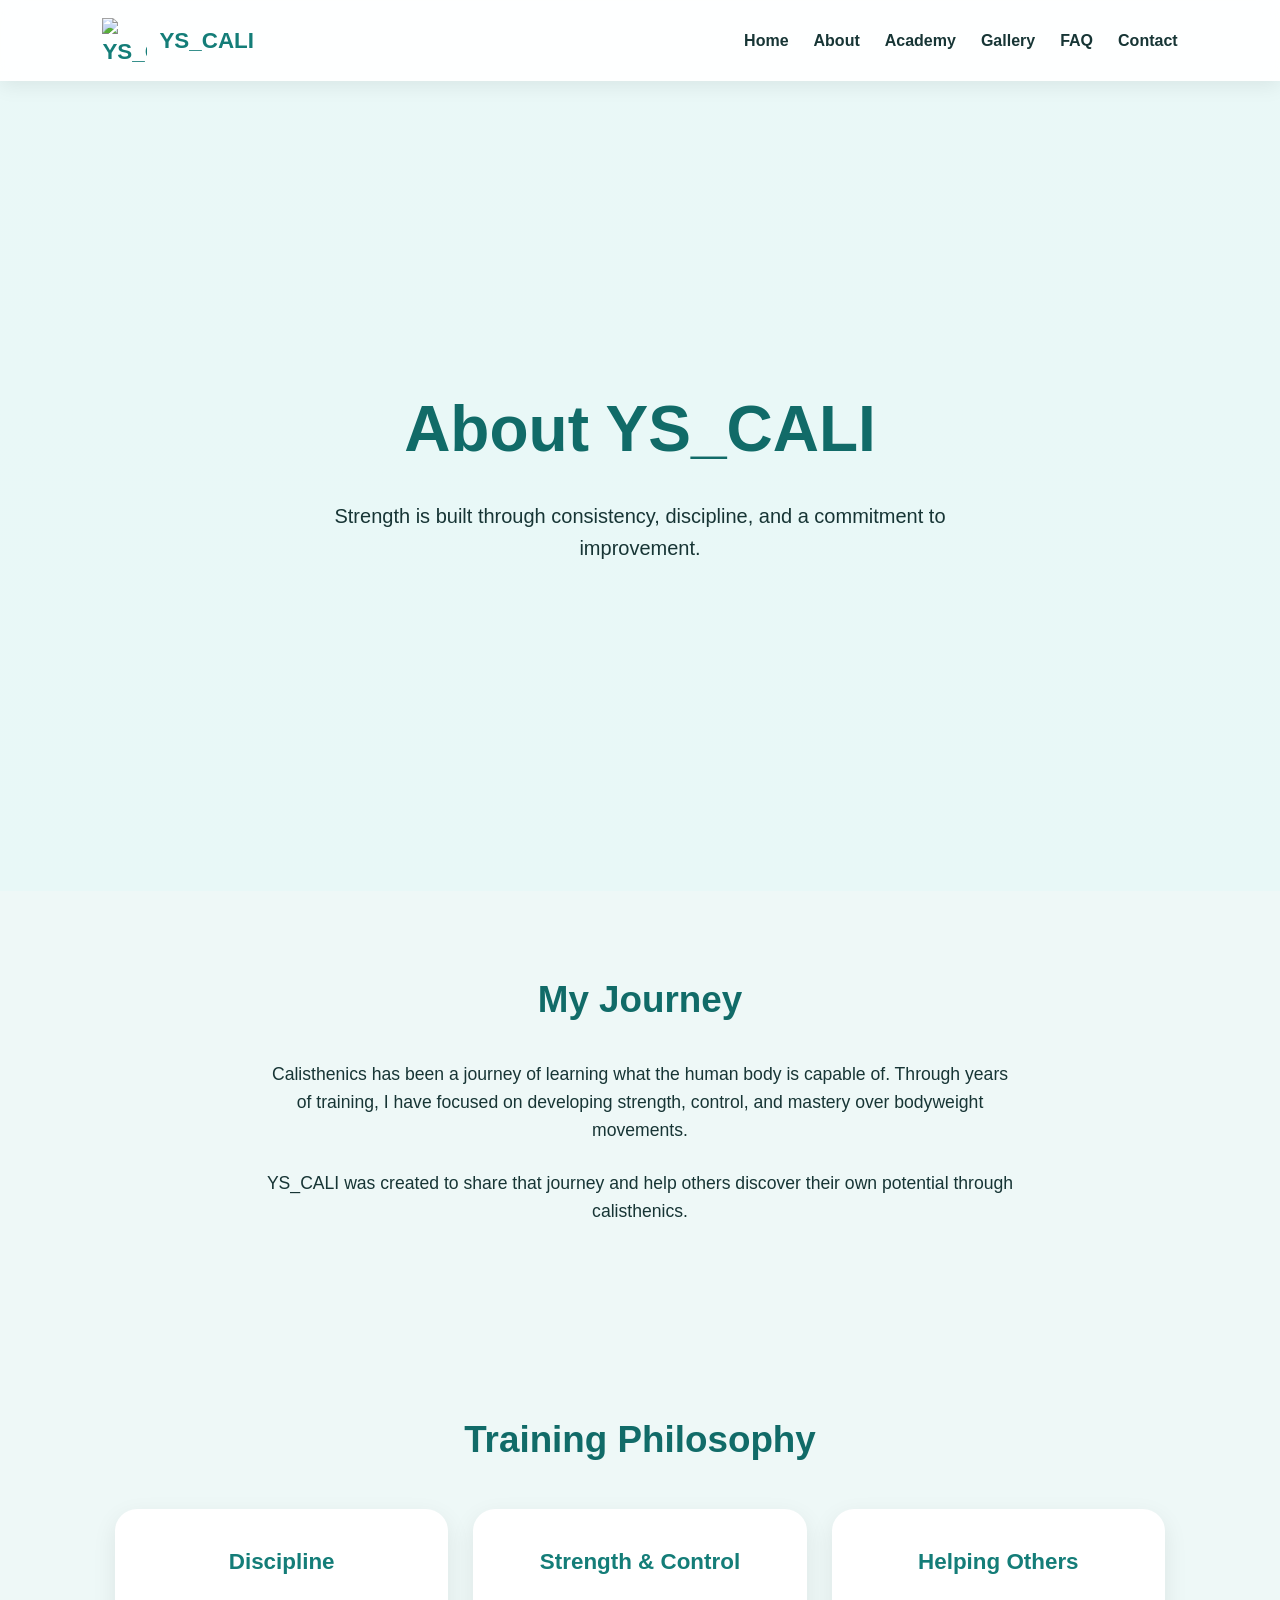
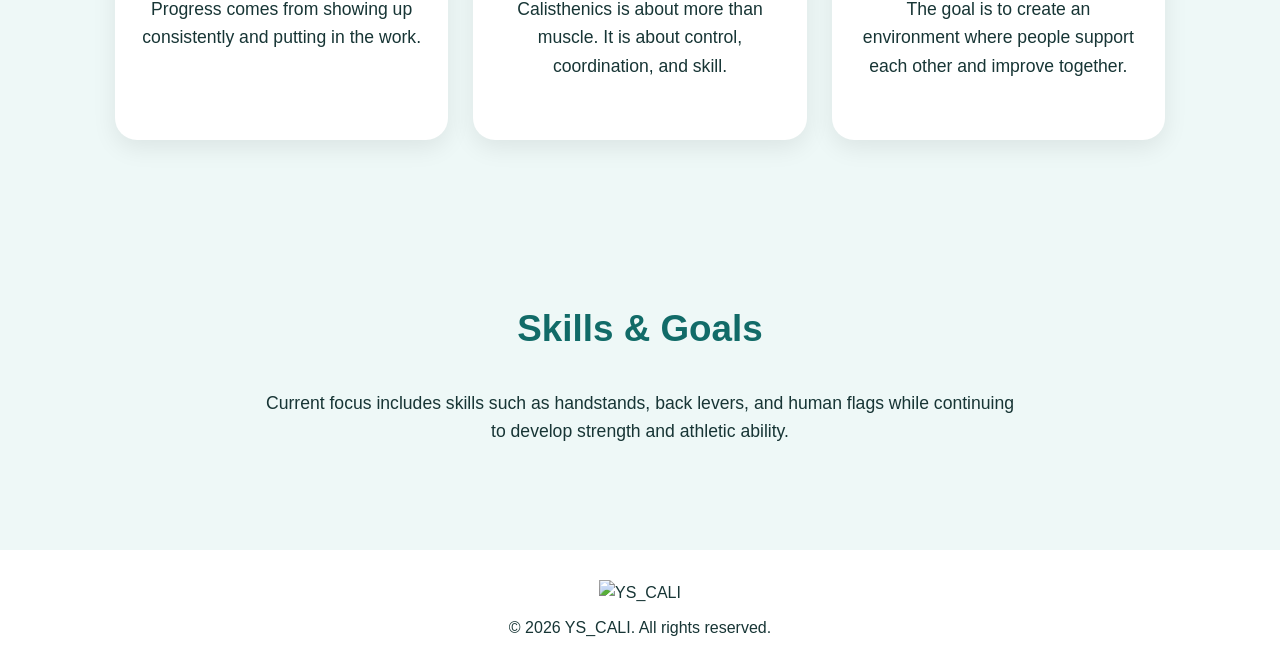
==== about.html @ c1caf45b "Create about.html" ====
<!DOCTYPE html>
<html lang="en">

<head>

<meta charset="UTF-8">
<meta name="viewport" content="width=device-width, initial-scale=1.0">

<title>
About YS_CALI
</title>

<link rel="icon" type="image/png" href="images/logo.png">
<link rel="stylesheet" href="style.css">

</head>



<body>


<header>

<nav class="navbar">


<a href="index.html" class="brand">

<img src="images/logo.png" alt="YS_CALI">

<span>YS_CALI</span>

</a>



<div class="nav-links">

<a href="index.html">Home</a>

<a href="about.html">About</a>

<a href="academy.html">Academy</a>

<a href="gallery.html">Gallery</a>

<a href="faq.html">FAQ</a>

<a href="index.html#contact">Contact</a>


</div>


</nav>

</header>







<section class="hero">


<div class="hero-overlay"></div>


<div class="hero-content">


<h1>
About YS_CALI
</h1>


<p>
Strength is built through consistency, discipline,
and a commitment to improvement.
</p>


</div>


</section>








<section class="section">


<h2>
My Journey
</h2>


<p>

Calisthenics has been a journey of learning what the
human body is capable of. Through years of training,
I have focused on developing strength, control,
and mastery over bodyweight movements.

</p>


<p>

YS_CALI was created to share that journey and help
others discover their own potential through
calisthenics.

</p>


</section>








<section class="section">


<h2>
Training Philosophy
</h2>


<div class="cards">


<div class="card">

<h3>
Discipline
</h3>


<p>

Progress comes from showing up consistently
and putting in the work.

</p>


</div>





<div class="card">

<h3>
Strength & Control
</h3>


<p>

Calisthenics is about more than muscle.
It is about control, coordination, and skill.

</p>


</div>





<div class="card">

<h3>
Helping Others
</h3>


<p>

The goal is to create an environment where
people support each other and improve together.

</p>


</div>



</div>


</section>









<section class="section">


<h2>
Skills & Goals
</h2>


<p>

Current focus includes skills such as handstands,
back levers, and human flags while continuing to
develop strength and athletic ability.

</p>


</section>








<footer>


<img src="images/logo.png" alt="YS_CALI">


<p>
© 2026 YS_CALI. All rights reserved.
</p>


</footer>



<script src="script.js"></script>


</body>

</html>
---- style.css ----
* {
    margin: 0;
    padding: 0;
    box-sizing: border-box;
}


html {
    scroll-behavior: smooth;
}


body {

    font-family:
    "Inter",
    "Segoe UI",
    Arial,
    sans-serif;

    background: #eef8f7;

    color: #173535;

    line-height: 1.6;

}



/* =====================
   NAVBAR
===================== */


.navbar {

    width: 100%;

    padding: 18px 8%;

    display: flex;

    justify-content: space-between;

    align-items: center;

    background: rgba(255,255,255,0.9);

    backdrop-filter: blur(10px);

    position: sticky;

    top: 0;

    z-index: 100;

    box-shadow:
    0 4px 20px rgba(0,0,0,0.08);

}



.brand {

    display: flex;

    align-items: center;

    gap: 12px;

    text-decoration: none;

    color: #147d78;

    font-size: 1.4rem;

    font-weight: 800;

}



.brand img {

    width: 45px;

    height: 45px;

    object-fit: contain;

}



.nav-links {

    display: flex;

    gap: 25px;

}



.nav-links a {

    text-decoration: none;

    color: #173535;

    font-weight: 600;

    transition: .25s;

}



.nav-links a:hover {

    color: #229c72;

}





/* =====================
   HERO
===================== */


.hero {

    min-height: 90vh;

    background-image:

    url("images/elbow%20lever%20park.jpg");

    background-size: cover;

    background-position: center;

    display: flex;

    align-items: center;

    justify-content: center;

    text-align: center;

    position: relative;

}



.hero-overlay {

    position: absolute;

    inset: 0;

    background:

    linear-gradient(

    rgba(230,248,247,.55),

    rgba(230,248,247,.75)

    );

}



.hero-content {

    position: relative;

    max-width: 750px;

    padding: 30px;

}



.hero-logo {

    width: 110px;

    margin-bottom: 20px;

}



.hero h1 {

    font-size: clamp(2.5rem,5vw,4rem);

    color:#116b68;

    margin-bottom:20px;

}



.hero p {

    font-size:1.25rem;

    margin-bottom:30px;

}





/* =====================
   BUTTONS
===================== */


.button {

    display:inline-block;

    padding:14px 30px;

    border-radius:40px;

    background:#249b72;

    color:white;

    text-decoration:none;

    font-weight:700;

    transition:.3s;

}



.button:hover {

    transform:translateY(-3px);

    background:#18785a;

}



.button.secondary {

    margin-top:30px;

    background:#147d78;

}




/* =====================
   SECTIONS
===================== */


.section {

    max-width:1100px;

    margin:auto;

    padding:80px 25px;

    text-align:center;

}



.section h2 {

    font-size:2.3rem;

    color:#116b68;

    margin-bottom:30px;

}



.section p {

    max-width:750px;

    margin:0 auto 25px;

    font-size:1.1rem;

}




.text-link {

    color:#229c72;

    font-weight:bold;

    text-decoration:none;

}





/* =====================
   CARDS
===================== */


.cards {

    display:grid;

    grid-template-columns:

    repeat(auto-fit,minmax(250px,1fr));

    gap:25px;

    margin-top:40px;

}



.card {

    background:white;

    padding:35px 25px;

    border-radius:22px;

    box-shadow:

    0 8px 25px rgba(0,0,0,.08);

    transition:.3s;

}



.card:hover {

    transform:translateY(-8px);

}



.card h3 {

    color:#147d78;

    margin-bottom:15px;

    font-size:1.4rem;

}





/* =====================
   GALLERY
===================== */


.gallery-grid {

    display:grid;

    grid-template-columns:

    repeat(auto-fit,minmax(250px,1fr));

    gap:20px;

}



.gallery-placeholder {

    background:white;

    border-radius:20px;

    padding:70px 20px;

    box-shadow:

    0 8px 25px rgba(0,0,0,.08);

    color:#567;

}





/* =====================
   CONTACT
===================== */


.social-links {

    display:flex;

    justify-content:center;

    gap:25px;

}



.social-links a {

    color:#147d78;

    font-weight:bold;

    text-decoration:none;

    font-size:1.1rem;

}





/* =====================
   FOOTER
===================== */


footer {

    background:white;

    padding:30px;

    text-align:center;

}



footer img {

    width:50px;

    margin-bottom:10px;

}





/* =====================
   MOBILE
===================== */


@media(max-width:850px){


.navbar {

    flex-direction:column;

    gap:15px;

}


.nav-links {

    flex-wrap:wrap;

    justify-content:center;

    gap:15px;

}



.hero {

    min-height:80vh;

}


}
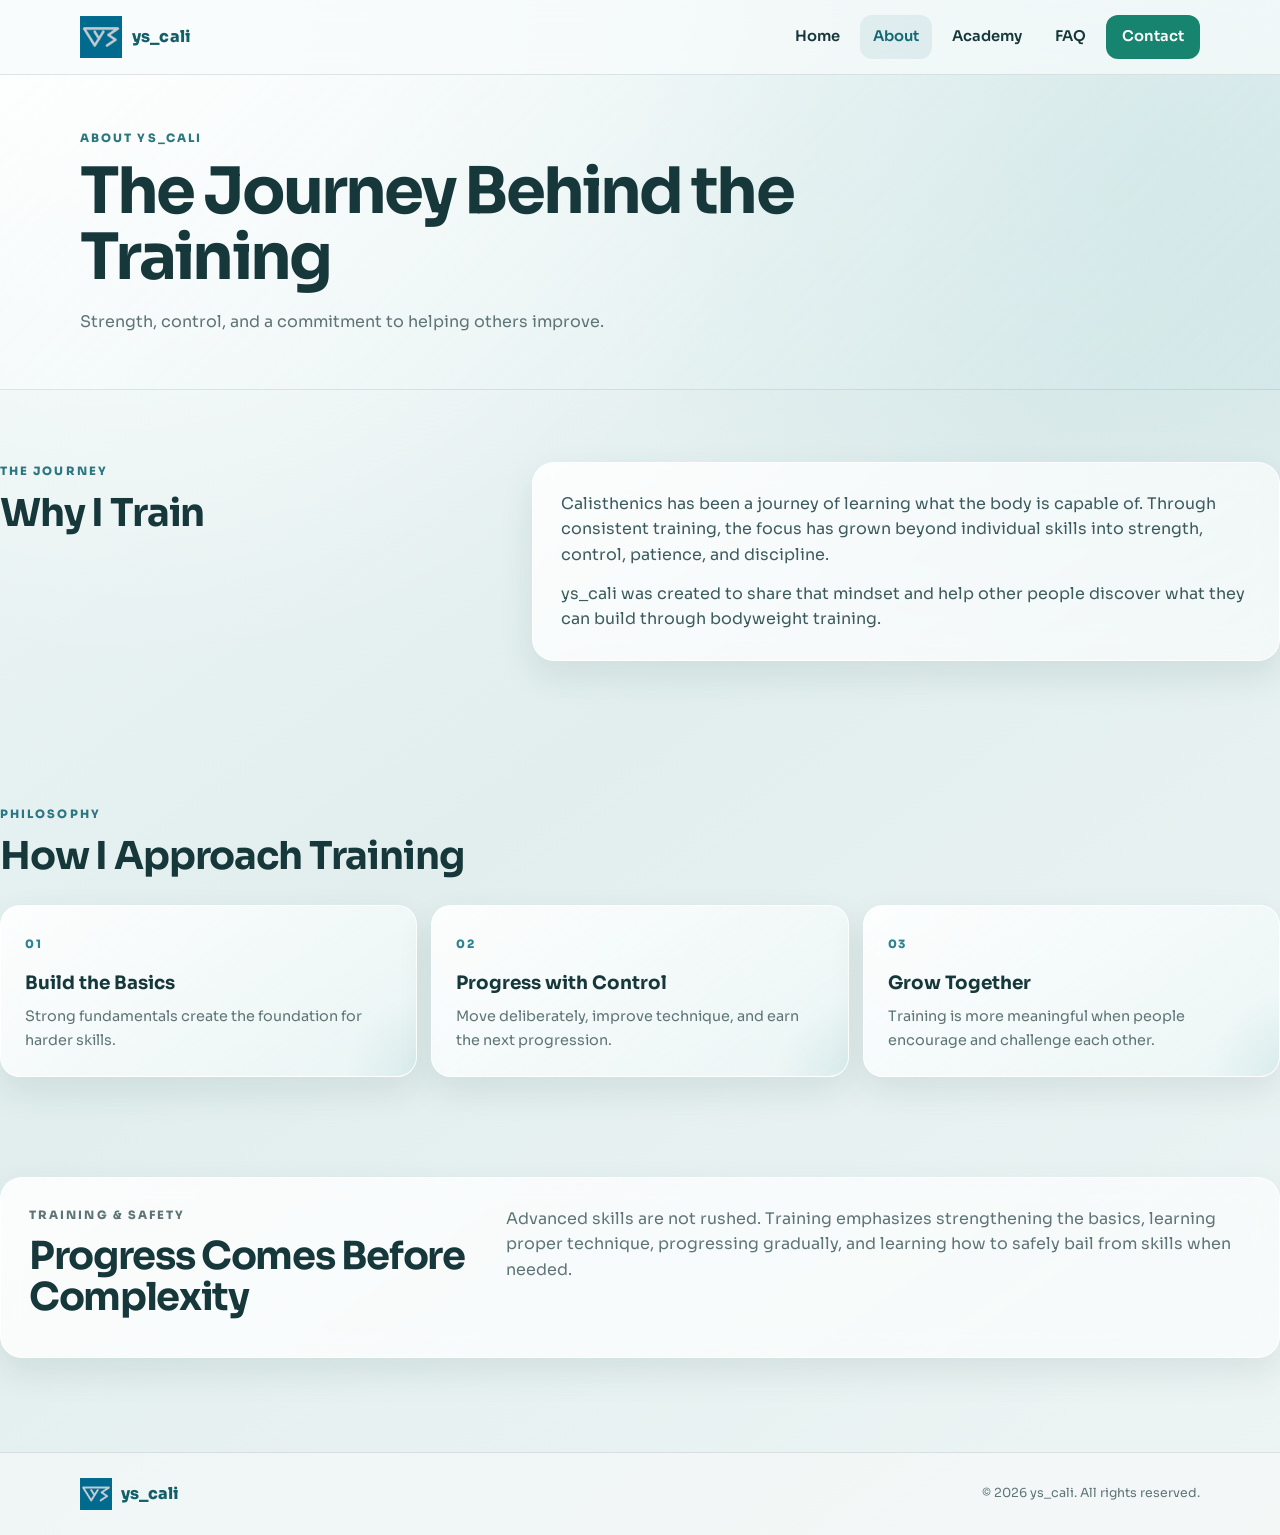
==== commit cf832042: "Add files via upload" ====
--- a/about.html
+++ b/about.html
@@ -1,265 +1,108 @@
 <!DOCTYPE html>
 <html lang="en">
-
 <head>
-
-<meta charset="UTF-8">
-<meta name="viewport" content="width=device-width, initial-scale=1.0">
-
-<title>
-About YS_CALI
-</title>
-
-<link rel="icon" type="image/png" href="images/logo.png">
-<link rel="stylesheet" href="style.css">
-
+  <meta charset="UTF-8">
+  <meta name="viewport" content="width=device-width, initial-scale=1.0">
+  <meta name="description" content="About ys_cali, a calisthenics athlete focused on strength, control, discipline, and community.">
+  <title>About | ys_cali</title>
+  <link rel="icon" type="image/png" href="images/favicon.png">
+  <link rel="preconnect" href="https://fonts.googleapis.com">
+  <link rel="preconnect" href="https://fonts.gstatic.com" crossorigin>
+  <link href="https://fonts.googleapis.com/css2?family=Sora:wght@400;500;600;700;800&display=swap" rel="stylesheet">
+  <link rel="stylesheet" href="style.css">
 </head>
 
-
-
 <body>
-
-
-<header>
-
-<nav class="navbar">
-
-
-<a href="index.html" class="brand">
-
-<img src="images/logo.png" alt="YS_CALI">
-
-<span>YS_CALI</span>
-
-</a>
-
-
-
-<div class="nav-links">
-
-<a href="index.html">Home</a>
-
-<a href="about.html">About</a>
-
-<a href="academy.html">Academy</a>
-
-<a href="gallery.html">Gallery</a>
-
-<a href="faq.html">FAQ</a>
-
-<a href="index.html#contact">Contact</a>
-
-
-</div>
-
-
-</nav>
-
+<header class="site-header">
+  <nav class="navbar container" aria-label="Main navigation">
+    <a class="brand" href="index.html"><img src="images/logo.png" alt="YS CALI logo"><span>ys_cali</span></a>
+    <button class="menu-toggle" type="button" aria-expanded="false" aria-controls="nav-links" aria-label="Open navigation">
+      <span></span><span></span><span></span>
+    </button>
+    <div class="nav-links" id="nav-links">
+      <a href="index.html">Home</a>
+      <a class="active" href="about.html">About</a>
+      <a href="academy.html">Academy</a>
+      <a href="faq.html">FAQ</a>
+      <a class="nav-cta" href="index.html#contact">Contact</a>
+    </div>
+  </nav>
 </header>
 
+<main>
+  <section class="page-header">
+    <div class="container page-header-inner">
+      <div>
+        <p class="eyebrow">ABOUT YS_CALI</p>
+        <h1>The Journey Behind the Training</h1>
+        <p>Strength, control, and a commitment to helping others improve.</p>
+      </div>
+    </div>
+  </section>
 
+  <section class="section split-section">
+    <div class="section-heading">
+      <p class="eyebrow">THE JOURNEY</p>
+      <h2>Why I Train</h2>
+    </div>
+    <div class="story-panel">
+      <p>
+        Calisthenics has been a journey of learning what the body is capable of.
+        Through consistent training, the focus has grown beyond individual skills
+        into strength, control, patience, and discipline.
+      </p>
+      <p>
+        ys_cali was created to share that mindset and help other people discover
+        what they can build through bodyweight training.
+      </p>
+    </div>
+  </section>
 
+  <section class="section">
+    <div class="section-heading">
+      <p class="eyebrow">PHILOSOPHY</p>
+      <h2>How I Approach Training</h2>
+    </div>
+    <div class="principle-grid">
+      <article class="principle-card">
+        <span>01</span><h3>Build the Basics</h3>
+        <p>Strong fundamentals create the foundation for harder skills.</p>
+      </article>
+      <article class="principle-card">
+        <span>02</span><h3>Progress with Control</h3>
+        <p>Move deliberately, improve technique, and earn the next progression.</p>
+      </article>
+      <article class="principle-card">
+        <span>03</span><h3>Grow Together</h3>
+        <p>Training is more meaningful when people encourage and challenge each other.</p>
+      </article>
+    </div>
+  </section>
 
+  <section class="section safety-section">
+    <div class="safety-panel">
+      <div>
+        <p class="eyebrow">TRAINING & SAFETY</p>
+        <h2>Progress Comes Before Complexity</h2>
+      </div>
+      <div>
+        <p>
+          Advanced skills are not rushed. Training emphasizes strengthening the basics,
+          learning proper technique, progressing gradually, and learning how to safely
+          bail from skills when needed.
+        </p>
+      </div>
+    </div>
+  </section>
+</main>
 
-
-
-<section class="hero">
-
-
-<div class="hero-overlay"></div>
-
-
-<div class="hero-content">
-
-
-<h1>
-About YS_CALI
-</h1>
-
-
-<p>
-Strength is built through consistency, discipline,
-and a commitment to improvement.
-</p>
-
-
-</div>
-
-
-</section>
-
-
-
-
-
-
-
-
-<section class="section">
-
-
-<h2>
-My Journey
-</h2>
-
-
-<p>
-
-Calisthenics has been a journey of learning what the
-human body is capable of. Through years of training,
-I have focused on developing strength, control,
-and mastery over bodyweight movements.
-
-</p>
-
-
-<p>
-
-YS_CALI was created to share that journey and help
-others discover their own potential through
-calisthenics.
-
-</p>
-
-
-</section>
-
-
-
-
-
-
-
-
-<section class="section">
-
-
-<h2>
-Training Philosophy
-</h2>
-
-
-<div class="cards">
-
-
-<div class="card">
-
-<h3>
-Discipline
-</h3>
-
-
-<p>
-
-Progress comes from showing up consistently
-and putting in the work.
-
-</p>
-
-
-</div>
-
-
-
-
-
-<div class="card">
-
-<h3>
-Strength & Control
-</h3>
-
-
-<p>
-
-Calisthenics is about more than muscle.
-It is about control, coordination, and skill.
-
-</p>
-
-
-</div>
-
-
-
-
-
-<div class="card">
-
-<h3>
-Helping Others
-</h3>
-
-
-<p>
-
-The goal is to create an environment where
-people support each other and improve together.
-
-</p>
-
-
-</div>
-
-
-
-</div>
-
-
-</section>
-
-
-
-
-
-
-
-
-
-<section class="section">
-
-
-<h2>
-Skills & Goals
-</h2>
-
-
-<p>
-
-Current focus includes skills such as handstands,
-back levers, and human flags while continuing to
-develop strength and athletic ability.
-
-</p>
-
-
-</section>
-
-
-
-
-
-
-
-
-<footer>
-
-
-<img src="images/logo.png" alt="YS_CALI">
-
-
-<p>
-© 2026 YS_CALI. All rights reserved.
-</p>
-
-
+<footer class="site-footer">
+  <div class="container footer-inner">
+    <a class="footer-brand" href="index.html"><img src="images/logo.png" alt="YS CALI logo"><span>ys_cali</span></a>
+    <p>© 2026 ys_cali. All rights reserved.</p>
+  </div>
 </footer>
 
-
-
 <script src="script.js"></script>
-
-
 </body>
-
 </html>
--- a/style.css
+++ b/style.css
@@ -1,532 +1,258 @@
-* {
-    margin: 0;
-    padding: 0;
-    box-sizing: border-box;
-}
-
-
-html {
-    scroll-behavior: smooth;
-}
-
-
-body {
-
-    font-family:
-    "Inter",
-    "Segoe UI",
-    Arial,
-    sans-serif;
-
-    background: #eef8f7;
-
-    color: #173535;
-
-    line-height: 1.6;
-
-}
-
-
-
-/* =====================
-   NAVBAR
-===================== */
-
-
-.navbar {
-
-    width: 100%;
-
-    padding: 18px 8%;
-
-    display: flex;
-
-    justify-content: space-between;
-
-    align-items: center;
-
-    background: rgba(255,255,255,0.9);
-
-    backdrop-filter: blur(10px);
-
-    position: sticky;
-
-    top: 0;
-
-    z-index: 100;
-
-    box-shadow:
-    0 4px 20px rgba(0,0,0,0.08);
-
-}
-
-
-
-.brand {
-
-    display: flex;
-
-    align-items: center;
-
-    gap: 12px;
-
-    text-decoration: none;
-
-    color: #147d78;
-
-    font-size: 1.4rem;
-
-    font-weight: 800;
-
-}
-
-
-
-.brand img {
-
-    width: 45px;
-
-    height: 45px;
-
-    object-fit: contain;
-
-}
-
-
-
-.nav-links {
-
-    display: flex;
-
-    gap: 25px;
-
-}
-
-
-
-.nav-links a {
-
-    text-decoration: none;
-
-    color: #173535;
-
-    font-weight: 600;
-
-    transition: .25s;
-
-}
-
-
-
-.nav-links a:hover {
-
-    color: #229c72;
-
-}
-
-
-
-
-
-/* =====================
-   HERO
-===================== */
-
-
-.hero {
-
-    min-height: 90vh;
-
-    background-image:
-
-    url("images/elbow%20lever%20park.jpg");
-
-    background-size: cover;
-
-    background-position: center;
-
-    display: flex;
-
-    align-items: center;
-
-    justify-content: center;
-
-    text-align: center;
-
-    position: relative;
-
-}
-
-
-
-.hero-overlay {
-
-    position: absolute;
-
-    inset: 0;
-
-    background:
-
-    linear-gradient(
-
-    rgba(230,248,247,.55),
-
-    rgba(230,248,247,.75)
-
-    );
-
-}
-
-
-
-.hero-content {
-
-    position: relative;
-
-    max-width: 750px;
-
-    padding: 30px;
-
-}
-
-
-
-.hero-logo {
-
-    width: 110px;
-
-    margin-bottom: 20px;
-
-}
-
-
-
-.hero h1 {
-
-    font-size: clamp(2.5rem,5vw,4rem);
-
-    color:#116b68;
-
-    margin-bottom:20px;
-
-}
-
-
-
-.hero p {
-
-    font-size:1.25rem;
-
-    margin-bottom:30px;
-
-}
-
-
-
-
-
-/* =====================
-   BUTTONS
-===================== */
-
-
-.button {
-
-    display:inline-block;
-
-    padding:14px 30px;
-
-    border-radius:40px;
-
-    background:#249b72;
-
-    color:white;
-
-    text-decoration:none;
-
-    font-weight:700;
-
-    transition:.3s;
-
-}
-
-
-
-.button:hover {
-
-    transform:translateY(-3px);
-
-    background:#18785a;
-
-}
-
-
-
-.button.secondary {
-
-    margin-top:30px;
-
-    background:#147d78;
-
-}
-
-
-
-
-/* =====================
-   SECTIONS
-===================== */
-
-
-.section {
-
-    max-width:1100px;
-
-    margin:auto;
-
-    padding:80px 25px;
-
-    text-align:center;
-
-}
-
-
-
-.section h2 {
-
-    font-size:2.3rem;
-
-    color:#116b68;
-
-    margin-bottom:30px;
-
-}
-
-
-
-.section p {
-
-    max-width:750px;
-
-    margin:0 auto 25px;
-
-    font-size:1.1rem;
-
-}
-
-
-
-
-.text-link {
-
-    color:#229c72;
-
-    font-weight:bold;
-
-    text-decoration:none;
-
-}
-
-
-
-
-
-/* =====================
-   CARDS
-===================== */
-
-
-.cards {
-
-    display:grid;
-
-    grid-template-columns:
-
-    repeat(auto-fit,minmax(250px,1fr));
-
-    gap:25px;
-
-    margin-top:40px;
-
-}
-
-
-
-.card {
-
-    background:white;
-
-    padding:35px 25px;
-
-    border-radius:22px;
-
-    box-shadow:
-
-    0 8px 25px rgba(0,0,0,.08);
-
-    transition:.3s;
-
-}
-
-
-
-.card:hover {
-
-    transform:translateY(-8px);
-
-}
-
-
-
-.card h3 {
-
-    color:#147d78;
-
-    margin-bottom:15px;
-
-    font-size:1.4rem;
-
-}
-
-
-
-
-
-/* =====================
-   GALLERY
-===================== */
-
-
-.gallery-grid {
-
-    display:grid;
-
-    grid-template-columns:
-
-    repeat(auto-fit,minmax(250px,1fr));
-
-    gap:20px;
-
-}
-
-
-
-.gallery-placeholder {
-
-    background:white;
-
-    border-radius:20px;
-
-    padding:70px 20px;
-
-    box-shadow:
-
-    0 8px 25px rgba(0,0,0,.08);
-
-    color:#567;
-
-}
-
-
-
-
-
-/* =====================
-   CONTACT
-===================== */
-
-
-.social-links {
-
-    display:flex;
-
-    justify-content:center;
-
-    gap:25px;
-
-}
-
-
-
-.social-links a {
-
-    color:#147d78;
-
-    font-weight:bold;
-
-    text-decoration:none;
-
-    font-size:1.1rem;
-
-}
-
-
-
-
-
-/* =====================
-   FOOTER
-===================== */
-
-
-footer {
-
-    background:white;
-
-    padding:30px;
-
-    text-align:center;
-
-}
-
-
-
-footer img {
-
-    width:50px;
-
-    margin-bottom:10px;
-
-}
-
-
-
-
-
-/* =====================
-   MOBILE
-===================== */
-
-
-@media(max-width:850px){
-
-
-.navbar {
-
-    flex-direction:column;
-
-    gap:15px;
-
-}
-
-
-.nav-links {
-
-    flex-wrap:wrap;
-
-    justify-content:center;
-
-    gap:15px;
-
-}
-
-
-
-.hero {
-
-    min-height:80vh;
-
-}
-
-
-}
+/* ys_cali v2 — compact, modern, mobile-first */
+:root{
+  --bg:#edf5f5;
+  --bg-soft:#e3f0f1;
+  --surface:rgba(255,255,255,.72);
+  --surface-solid:#f8fbfb;
+  --ink:#17383b;
+  --muted:#5e7476;
+  --accent:#17846f;
+  --accent-2:#237f95;
+  --line:rgba(23,56,59,.12);
+  --shadow:0 14px 34px rgba(29,67,70,.10);
+  --shadow-strong:0 22px 50px rgba(29,67,70,.16);
+  --radius:22px;
+  --max:1120px;
+}
+
+*{box-sizing:border-box;margin:0;padding:0}
+html{scroll-behavior:smooth}
+body{
+  font-family:"Sora",system-ui,sans-serif;
+  background:
+    radial-gradient(circle at 10% 0%, rgba(255,255,255,.95), transparent 35%),
+    radial-gradient(circle at 90% 10%, rgba(82,164,172,.13), transparent 32%),
+    linear-gradient(145deg,#eef6f6 0%,#e2eeee 48%,#edf5f4 100%);
+  color:var(--ink);
+  line-height:1.6;
+  min-height:100vh;
+}
+a{color:inherit}
+img{display:block;max-width:100%;height:auto}
+
+.container{width:min(calc(100% - 40px),var(--max));margin-inline:auto}
+
+.site-header{
+  position:sticky;top:0;z-index:100;
+  backdrop-filter:blur(16px);
+  background:rgba(248,251,251,.78);
+  border-bottom:1px solid var(--line);
+}
+.navbar{
+  min-height:74px;display:flex;align-items:center;justify-content:space-between;gap:24px;
+}
+.brand{
+  display:flex;align-items:center;gap:10px;text-decoration:none;font-weight:800;
+  letter-spacing:.01em;color:#125f68;
+}
+.brand img{width:42px;height:42px;object-fit:contain}
+
+.nav-links{display:flex;align-items:center;gap:7px}
+.nav-links a{
+  text-decoration:none;padding:10px 13px;border-radius:12px;font-size:.92rem;font-weight:600;
+  color:var(--ink);transition:.2s ease;
+}
+.nav-links a:hover,.nav-links a.active{background:rgba(35,127,149,.09);color:#126974}
+.nav-links .nav-cta{background:var(--accent);color:white;padding-inline:16px}
+.nav-links .nav-cta:hover{background:#116e5d;color:white}
+
+.menu-toggle{display:none;border:0;background:transparent;padding:8px;cursor:pointer}
+.menu-toggle span{display:block;width:24px;height:2px;background:var(--ink);margin:5px 0;border-radius:10px}
+
+.hero{
+  min-height:72vh;
+  display:grid;align-items:end;
+  background:
+    linear-gradient(90deg,rgba(232,246,245,.96) 0%,rgba(232,246,245,.78) 42%,rgba(232,246,245,.18) 100%),
+    linear-gradient(0deg,rgba(18,55,59,.16),transparent 36%),
+    url("images/elbow%20lever%20park.jpg") center/cover no-repeat;
+  border-bottom:1px solid var(--line);
+}
+.hero-content{padding-block:clamp(70px,9vw,120px)}
+.hero-copy{max-width:690px}
+.eyebrow{
+  font-size:.72rem;letter-spacing:.18em;font-weight:800;color:#2a7781;margin-bottom:12px
+}
+.hero h1,.page-header h1{
+  font-size:clamp(2.6rem,6vw,5.2rem);line-height:1.03;letter-spacing:-.045em;
+  max-width:760px;margin-bottom:18px
+}
+.hero-text{font-size:clamp(1rem,1.8vw,1.2rem);max-width:600px;color:#34565a;margin-bottom:26px}
+.hero-actions,.contact-actions{display:flex;flex-wrap:wrap;gap:11px}
+
+.button{
+  display:inline-flex;align-items:center;justify-content:center;gap:8px;
+  min-height:46px;padding:0 18px;border-radius:13px;text-decoration:none;font-weight:700;
+  font-size:.9rem;border:1px solid transparent;transition:.22s ease;cursor:pointer
+}
+.button.primary{background:var(--accent);color:white;box-shadow:0 10px 20px rgba(23,132,111,.18)}
+.button.primary:hover{transform:translateY(-2px);background:#126d5d;box-shadow:0 13px 25px rgba(23,132,111,.22)}
+.button.ghost{background:rgba(255,255,255,.58);border-color:var(--line);color:var(--ink)}
+.button.ghost:hover{transform:translateY(-2px);background:white}
+
+.section{padding-block:clamp(48px,6vw,72px)}
+.compact-intro{padding-bottom:46px}
+.section-heading{margin-bottom:28px}
+.section-heading h2{
+  font-size:clamp(1.8rem,3vw,2.65rem);line-height:1.1;letter-spacing:-.03em
+}
+.row-heading{display:flex;align-items:end;justify-content:space-between;gap:20px}
+.section-link{text-decoration:none;font-weight:700;font-size:.88rem;color:#247582;white-space:nowrap}
+.section-link:hover{text-decoration:underline}
+
+.story-panel,.academy-panel,.contact-panel,.safety-panel,.location-panel{
+  background:linear-gradient(145deg,rgba(255,255,255,.86),rgba(255,255,255,.55));
+  border:1px solid rgba(255,255,255,.8);
+  border-radius:var(--radius);
+  box-shadow:var(--shadow);
+  backdrop-filter:blur(12px);
+}
+.story-panel{padding:28px}
+.story-panel p{max-width:860px;color:#3d5b5e}
+.story-panel p+p{margin-top:13px}
+
+.skill-grid,.principle-grid,.session-grid,.level-grid{
+  display:grid;gap:14px
+}
+.skill-grid{grid-template-columns:repeat(3,1fr)}
+.skill-card,.principle-card,.session-card,.level-card{
+  position:relative;overflow:hidden;
+  background:linear-gradient(145deg,rgba(255,255,255,.9),rgba(236,247,246,.72));
+  border:1px solid rgba(255,255,255,.9);
+  border-radius:20px;padding:24px;box-shadow:var(--shadow);
+  min-height:180px;transition:.23s ease
+}
+.skill-card:before,.principle-card:before,.session-card:before,.level-card:before{
+  content:"";position:absolute;inset:auto -25% -55% auto;width:180px;height:180px;border-radius:50%;
+  background:radial-gradient(circle,rgba(35,127,149,.10),transparent 68%);
+}
+.skill-card:hover,.principle-card:hover,.session-card:hover,.level-card:hover{transform:translateY(-4px);box-shadow:var(--shadow-strong)}
+.skill-number,.principle-card span,.session-card span,.level-card span,.step-label{
+  font-size:.72rem;letter-spacing:.14em;font-weight:800;color:#2f8290
+}
+.skill-card h3,.principle-card h3,.session-card h3,.level-card h3{margin:12px 0 8px;font-size:1.15rem}
+.skill-card p,.principle-card p,.session-card p,.level-card p{color:var(--muted);font-size:.9rem}
+
+.progress-panel{
+  display:grid;grid-template-columns:1fr auto 1fr auto 1fr;align-items:center;gap:16px;
+  padding:24px;border-radius:22px;background:#1d4f55;color:white;box-shadow:var(--shadow-strong)
+}
+.progress-step{display:flex;gap:13px;align-items:flex-start}
+.progress-step h3{font-size:1rem;margin-bottom:4px}
+.progress-step p{font-size:.78rem;color:rgba(255,255,255,.78)}
+.progress-arrow{font-size:1.35rem;color:#90c6c7}
+.step-label{color:#a7d9d7}
+
+.showcase-grid{display:grid;grid-template-columns:repeat(3,1fr);gap:14px}
+.showcase-card{
+  margin:0;border-radius:18px;overflow:hidden;background:#d8e9e9;aspect-ratio:4/3;
+  box-shadow:var(--shadow);border:1px solid rgba(255,255,255,.9)
+}
+.showcase-card img{width:100%;height:100%;object-fit:cover}
+.showcase-note{margin-top:13px;color:var(--muted);font-size:.82rem}
+
+.academy-teaser{padding-top:28px}
+.academy-panel{padding:28px;display:flex;align-items:center;justify-content:space-between;gap:28px;background:
+  linear-gradient(120deg,rgba(255,255,255,.95),rgba(218,239,239,.78))
+}
+.academy-panel h2,.contact-panel h2,.safety-panel h2,.location-panel h2{font-size:clamp(1.7rem,3vw,2.6rem);line-height:1.08;letter-spacing:-.035em;margin-bottom:10px}
+.academy-panel p,.contact-panel p,.safety-panel p,.location-panel p{color:var(--muted);max-width:760px}
+
+.contact-section{padding-top:28px}
+.contact-panel{padding:28px;display:flex;align-items:center;justify-content:space-between;gap:28px}
+
+.page-header{
+  border-bottom:1px solid var(--line);
+  background:linear-gradient(135deg,rgba(255,255,255,.58),rgba(202,230,231,.28));
+}
+.page-header-inner{
+  min-height:270px;padding-block:54px;display:flex;align-items:end;justify-content:space-between;gap:30px
+}
+.page-header h1{font-size:clamp(2.2rem,5vw,4rem);max-width:760px}
+.page-header p:not(.eyebrow){max-width:690px;color:var(--muted)}
+.academy-header .page-header-inner{align-items:center}
+
+.split-section{display:grid;grid-template-columns:.8fr 1.2fr;gap:34px;align-items:start}
+.principle-grid{grid-template-columns:repeat(3,1fr)}
+.principle-card{min-height:160px}
+.safety-section{padding-top:28px}
+.safety-panel{padding:28px;display:grid;grid-template-columns:.75fr 1.25fr;gap:30px}
+
+.academy-intro{display:grid;grid-template-columns:.8fr 1.2fr;gap:34px}
+.session-grid{grid-template-columns:repeat(5,1fr)}
+.session-card{min-height:175px}
+.level-grid{grid-template-columns:repeat(3,1fr)}
+.level-card{min-height:190px}
+.level-card.featured{background:linear-gradient(150deg,#daf0ed,#f6fbfa);border-color:rgba(23,132,111,.18)}
+.level-card span{color:var(--accent)}
+
+.location-panel{padding:26px;display:flex;align-items:center;justify-content:space-between;gap:25px}
+
+.faq-list{display:grid;gap:10px;max-width:900px;margin-inline:auto}
+.faq-item{
+  background:rgba(255,255,255,.76);border:1px solid var(--line);border-radius:16px;
+  box-shadow:0 8px 20px rgba(29,67,70,.06);overflow:hidden
+}
+.faq-item summary{
+  cursor:pointer;list-style:none;padding:19px 22px;font-weight:700;position:relative;padding-right:50px
+}
+.faq-item summary::-webkit-details-marker{display:none}
+.faq-item summary:after{
+  content:"+";position:absolute;right:20px;top:15px;font-size:1.4rem;font-weight:400;color:#39727a
+}
+.faq-item[open] summary:after{content:"−"}
+.faq-item p{padding:0 22px 20px;color:var(--muted);font-size:.92rem;max-width:820px}
+
+.site-footer{margin-top:22px;border-top:1px solid var(--line);background:rgba(248,251,251,.6)}
+.footer-inner{min-height:82px;display:flex;align-items:center;justify-content:space-between;gap:20px}
+.footer-inner p{font-size:.78rem;color:var(--muted)}
+.footer-brand{display:flex;align-items:center;gap:9px;text-decoration:none;font-weight:800;color:#125f68}
+.footer-brand img{width:32px;height:32px;object-fit:contain}
+
+@media (max-width:900px){
+  .skill-grid,.principle-grid,.level-grid{grid-template-columns:repeat(2,1fr)}
+  .session-grid{grid-template-columns:repeat(3,1fr)}
+  .progress-panel{grid-template-columns:1fr;gap:18px}
+  .progress-arrow{display:none}
+  .academy-panel,.contact-panel,.location-panel{align-items:flex-start;flex-direction:column}
+  .split-section,.academy-intro,.safety-panel{grid-template-columns:1fr}
+}
+
+@media (max-width:720px){
+  .container{width:min(calc(100% - 28px),var(--max))}
+  .navbar{min-height:66px}
+  .brand img{width:38px;height:38px}
+  .menu-toggle{display:block}
+  .nav-links{
+    display:none;position:absolute;left:14px;right:14px;top:62px;
+    padding:10px;background:rgba(248,251,251,.98);border:1px solid var(--line);
+    border-radius:16px;box-shadow:var(--shadow-strong);flex-direction:column;align-items:stretch
+  }
+  .nav-links.open{display:flex}
+  .nav-links a{padding:12px 13px}
+  .nav-links .nav-cta{text-align:center}
+  .hero{min-height:65vh;background:
+    linear-gradient(90deg,rgba(232,246,245,.93),rgba(232,246,245,.45)),
+    url("images/elbow%20lever%20park.jpg") center/cover no-repeat}
+  .hero-content{padding-block:64px}
+  .hero h1{font-size:clamp(2.35rem,13vw,3.6rem)}
+  .hero-actions .button{flex:1 1 100%}
+  .row-heading{align-items:flex-start;flex-direction:column}
+  .showcase-grid{grid-template-columns:repeat(3, minmax(0,1fr));gap:8px}
+  .showcase-card{border-radius:12px}
+  .section{padding-block:42px}
+  .story-panel,.academy-panel,.contact-panel,.safety-panel,.location-panel{padding:21px}
+  .page-header-inner{min-height:210px;padding-block:38px;align-items:flex-start;flex-direction:column}
+  .page-header h1{font-size:clamp(2rem,10vw,3.1rem)}
+  .academy-header .page-header-inner{align-items:flex-start}
+  .skill-grid,.principle-grid,.session-grid,.level-grid{grid-template-columns:1fr}
+  .skill-card,.principle-card,.session-card,.level-card{min-height:0}
+  .footer-inner{min-height:92px;flex-direction:column;justify-content:center}
+}
+
+@media (max-width:430px){
+  .showcase-grid{grid-template-columns:1fr 1fr}
+  .showcase-card:last-child{grid-column:1 / -1;aspect-ratio:16/9}
+  .contact-actions,.hero-actions{width:100%}
+  .contact-actions .button{flex:1 1 100%}
+}
